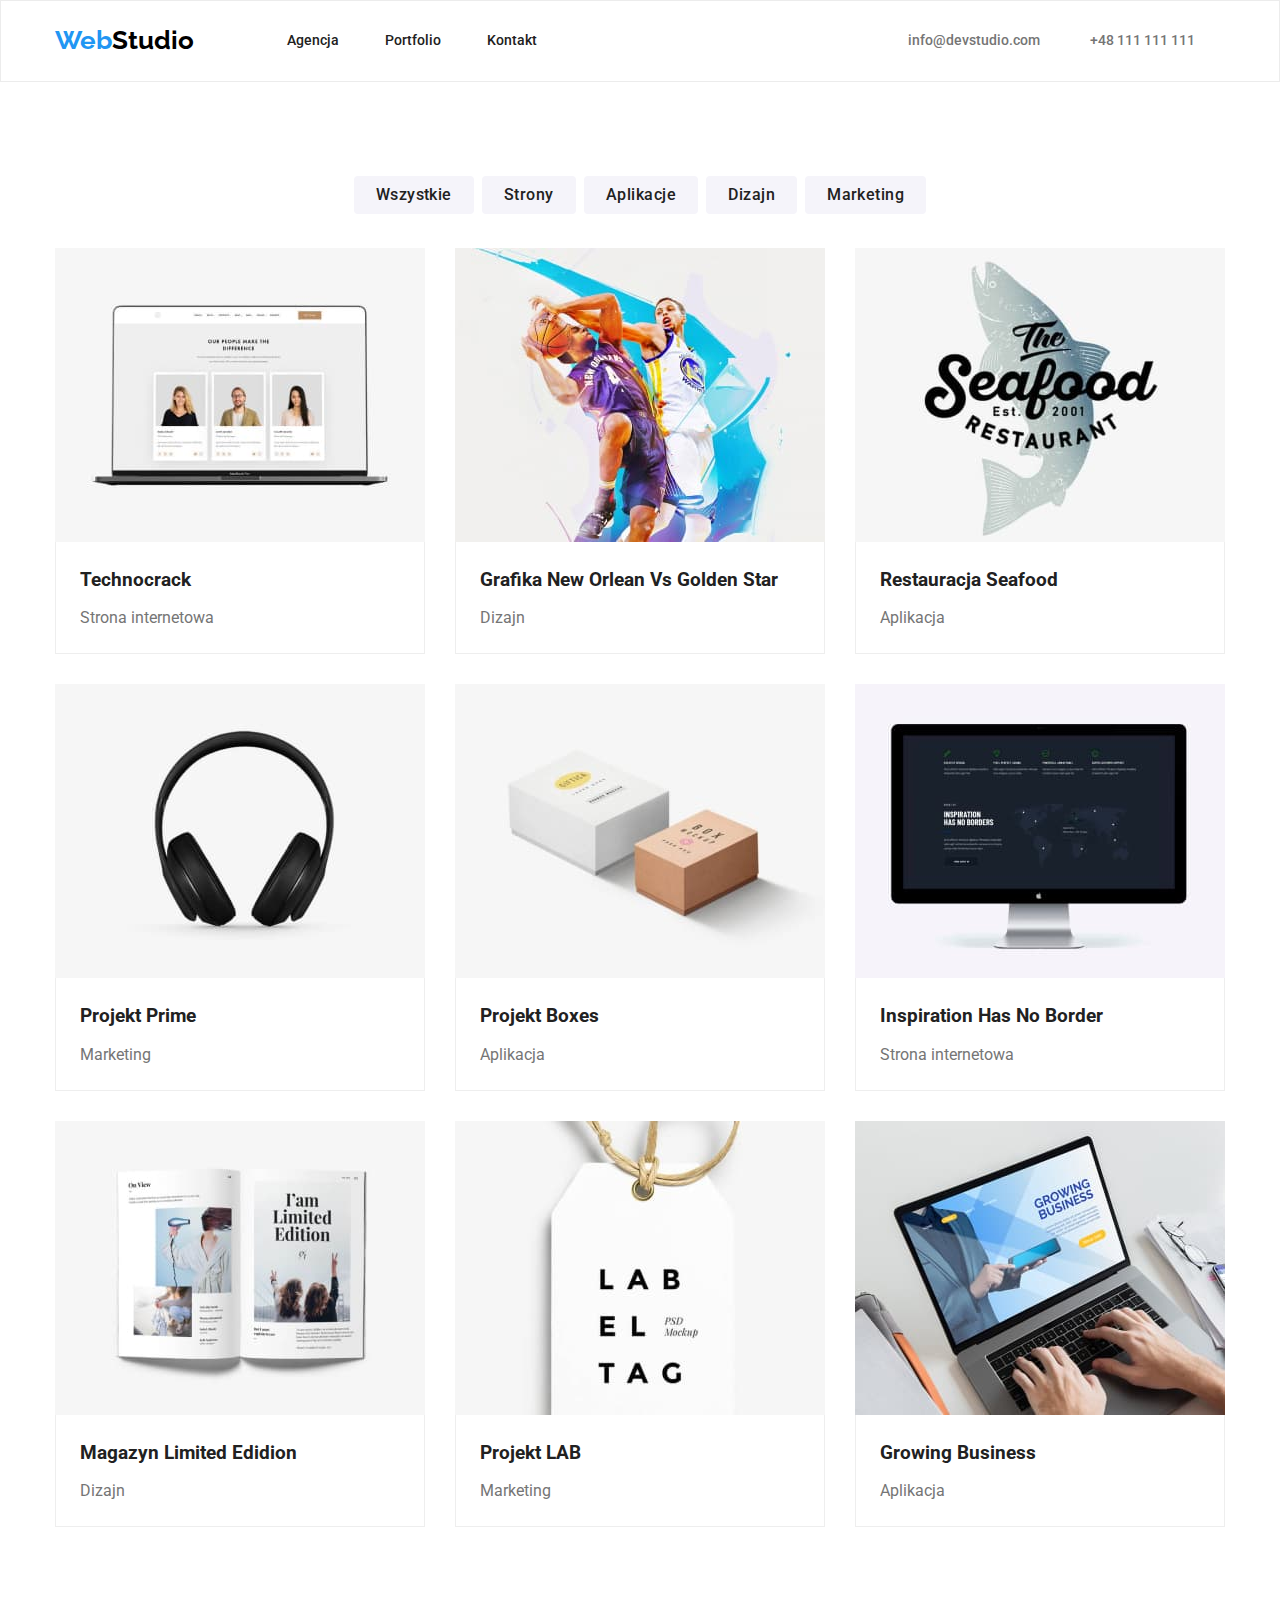
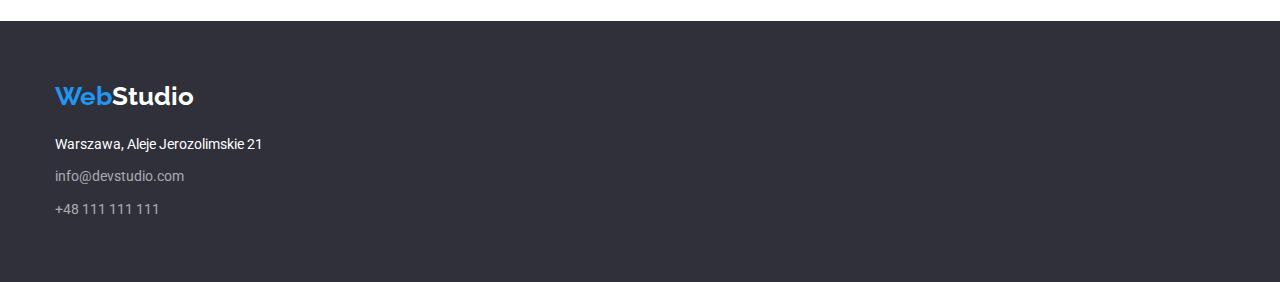
==== portfolio.html @ 317f832b "feat: init" ====
<!DOCTYPE html>
<html lang="pl">
    <head>
        <meta charset="UTF-8" />
        <meta http-equiv="X-UA-Compatible" content="IE=edge" />
        <meta name="viewport" content="width=device-width, initial-scale=1.0" />
        <title>hw - portfolio</title>
        <link
            rel="stylesheet"
            href="https://cdnjs.cloudflare.com/ajax/libs/modern-normalize/1.0.0/modern-normalize.min.css"
        />
        <link rel="preconnect" href="https://fonts.googleapis.com" />
        <link rel="preconnect" href="https://fonts.gstatic.com" crossorigin />
        <link
            href="https://fonts.googleapis.com/css2?family=Raleway:wght@700&family=Roboto:wght@400;500;700;900&display=swap"
            rel="stylesheet"
        />
        <link rel="stylesheet" href="./css/styles.css" />
    </head>
    <body>
        <header class="header">
            <div class="container head-container">
                <div class="header-logo">
                    <a href="index.html" class="logo"
                        >Web<span class="studio-black">Studio</span></a
                    >
                </div>
                <nav class="head-nav">
                    <a href="index.html" class="nav">Agencja</a>
                    <a href="portfolio.html" class="nav">Portfolio</a>
                    <a href="kontakt" class="nav">Kontakt</a>
                </nav>
                <div class="head-contact">
                    <a href="mailto:info@devstudio.com" class="studio-link"
                        >info@devstudio.com</a
                    >
                    <a href="tel:+48111111111" class="studio-link"
                        >+48 111 111 111</a
                    >
                </div>
            </div>
        </header>
        <main>
            <section class="section">
                <div class="menu-but container">
                    <button type="button" class="but">Wszystkie</button>
                    <button type="button" class="but">Strony</button>
                    <button type="button" class="but">Aplikacje</button>
                    <button type="button" class="but">Dizajn</button>
                    <button type="button" class="but">Marketing</button>
                </div>
                <div class="cards container">
                    <figure class="port-cards">
                        <img
                            width="370"
                            height="294"
                            src="images/poeople.jpg"
                            alt="Zdjęcia osób na monitorze"
                        />
                        <figcaption class="signatur">
                            <h3 class="port">technocrack</h3>
                            <p class="gallery">Strona internetowa</p>
                        </figcaption>
                    </figure>
                    <figure class="port-cards">
                        <img
                            width="370"
                            height="294"
                            src="images/basket.jpg"
                            alt="Grafika z koszykarzami"
                        />
                        <figcaption class="signatur">
                            <h3 class="port">
                                grafika new orlean vs golden star
                            </h3>
                            <p class="gallery">Dizajn</p>
                        </figcaption>
                    </figure>
                    <figure class="port-cards">
                        <img
                            width="370"
                            height="294"
                            src="images/restaurant.jpg"
                            alt="Logo restauracji"
                        />
                        <figcaption class="signatur">
                            <h3 class="port">restauracja seafood</h3>
                            <p class="gallery">Aplikacja</p>
                        </figcaption>
                    </figure>
                    <figure class="port-cards">
                        <img
                            width="370"
                            height="294"
                            src="images/headphones.jpg"
                            alt="Zdjęcie słuchawkek"
                        />
                        <figcaption class="signatur">
                            <h3 class="port">projekt prime</h3>
                            <p class="gallery">Marketing</p>
                        </figcaption>
                    </figure>
                    <figure class="port-cards">
                        <img
                            width="370"
                            height="294"
                            src="images/boxes.jpg"
                            alt="Pudełka na zdjęciu"
                        />
                        <figcaption class="signatur">
                            <h3 class="port">projekt boxes</h3>
                            <p class="gallery">Aplikacja</p>
                        </figcaption>
                    </figure>
                    <figure class="port-cards">
                        <img
                            width="370"
                            height="294"
                            src="images/screen.jpg"
                            alt="Zdjęcie monitora"
                        />
                        <figcaption class="signatur">
                            <h3 class="port">inspiration has no border</h3>
                            <p class="gallery">Strona internetowa</p>
                        </figcaption>
                    </figure>
                    <figure class="port-cards">
                        <img
                            width="370"
                            height="294"
                            src="images/newspaper.jpg"
                            alt="Gazeta, magazyn"
                        />
                        <figcaption class="signatur">
                            <h3 class="port">magazyn limited edidion</h3>
                            <p class="gallery">Dizajn</p>
                        </figcaption>
                    </figure>
                    <figure class="port-cards">
                        <img
                            width="370"
                            height="294"
                            src="images/label.jpg"
                            alt="Etykieta"
                        />
                        <figcaption class="signatur">
                            <h3 class="port">projekt LAB</h3>
                            <p class="gallery">Marketing</p>
                        </figcaption>
                    </figure>
                    <figure class="port-cards">
                        <img
                            width="370"
                            height="294"
                            src="images/notebook.jpg"
                            alt="Laptop"
                        />
                        <figcaption class="signatur">
                            <h3 class="port">growing business</h3>
                            <p class="gallery">Aplikacja</p>
                        </figcaption>
                    </figure>
                </div>
            </section>
        </main>
        <footer class="footer">
            <div class="container">
                <div class="footer-logo">
                    <a href="index.html" class="logo"
                        >Web<span class="studio-white">Studio</span></a
                    >
                </div>
                <address class="foot-contact">
                    <p>Warszawa, Aleje Jerozolimskie 21</p>
                    <a href="mailto:info@devstudio.com" class="foot-mail"
                        >info@devstudio.com</a
                    >
                    <a href="tel:+48111111111" class="foot-tel"
                        >+48 111 111 111</a
                    >
                </address>
            </div>
        </footer>
    </body>
</html>
---- css/styles.css ----
:root {
    --active-color: #2196f3;
    --background-color: #e5e5e5;
    --tekst-color-but1: #212121;
    --font-color-white: #ffffff;
    --background-color-white: #ffffff;
    --background-color-but: #f5f4fa;
    --color-up: #000000;
    --color-foot-tel: rgba(255, 255, 255, 0.6);
    --color-foot-mail: rgba(255, 255, 255, 0.6);
    --background-bottom: #2f303a;
    --background-title: #2f303a;
    --text-color-grey: #757575;
}

* {
    margin: 0;
    padding: 0;
}
img {
    display: block;
}

but {
    cursor: pointer;
}

body {
    color: var(--tekst-color-but1);
    font-family: 'Roboto', sans-serif;
}
.container {
    max-width: 1200px;
    width: 100%;
    margin: 0 auto;
    padding: 0 15px;
}
.section {
    padding-top: 94px;
    padding-bottom: 94px;
}

/* header*/
.header {
    border-bottom: 1px solid var(--background-color-white);
    border-bottom: 1px solid #ececec;
    border: 1px solid #ececec;
}
.header-logo {
    padding-top: 24px;
    padding-bottom: 25px;
}
.head-container {
    display: flex;
    align-items: center;
    padding-top: 0;
    padding-bottom: 0;
}
.logo {
    font-family: 'Raleway';
    font-weight: 700;
    line-height: 1.2;
    font-size: 26px;
    text-decoration: none;
    color: var(--active-color);
}
.studio-black {
    color: var(--color-up);
}

.studio-white {
    color: var(--font-color-white);
}
.head-nav {
    display: flex;
    align-items: center;
    gap: 46px;
    margin-right: 371px;
    margin-left: 93px;
}
.nav {
    font-weight: 500;
    line-height: 1.1;
    font-size: 14px;
    color: var(--tekst-color-but1);
    text-decoration: none;
}
.nav:hover,
.nav:focus {
    color: var(--active-color);
}
.head-contact {
    display: flex;
    align-items: center;
    gap: 50px;
}
.studio-link {
    font-weight: 500;
    line-height: 1.1;
    font-size: 14px;
    color: var(--text-color-grey);
    text-decoration: none;
}
.studio-link:hover,
.studio-link:focus {
    color: var(--active-color);
}

/* main, lorem ipsum */

.title-studio {
    width: 100%;
    display: flex;
    flex-direction: column;
    justify-content: center;
    align-items: center;
    gap: 30px;
    padding-top: 106px;
    padding-bottom: 106px;
    padding-left: 15px;
    padding-right: 15px;
}
.color {
    background-color: var(--background-title);
}

.title {
    text-transform: uppercase;
    font-weight: 900;
    font-size: 44px;
    line-height: 1.3636;
    color: var(--font-color-white);
    max-width: 696px;
    text-align: center;
    letter-spacing: 0, 06em;
}
.service {
    color: var(--font-color-white);
    font-family: 'Roboto', sans-serif;
    background-color: var(--active-color);
    border-radius: 4px;
    box-shadow: 0px 4px 4px rgba(0, 0, 0, 0.15);
    padding: 10px 41px 10px 42px;
    font-weight: 500;
    font-size: 16px;
    line-height: 1.875;
    letter-spacing: 0.03em;
    border: none;
}
.lorem {
    padding-bottom: 0;
}
.studio-container {
    display: flex;
    gap: 30px;
}
.studio/* h2*/ {
    font-weight: 700;
    line-height: 2;
    text-transform: uppercase;
    font-size: 14px;
}
.studio-item {
    font-family: 'Roboto';
    font-size: 14px;
    line-height: 1.7;
}

/* li, czym się zajmujemy*/

h2 {
    text-align: center;
    padding-bottom: 50px;
}
.work {
    display: flex;
    gap: 30px;
}

/* li, nasz zespół */
.team-studio {
    background-color: var(--background-color-but);
}
.team-box {
    display: flex;
    gap: 30px;
}
.team-photo {
    box-shadow: 0px 1px 3px rgba(0, 0, 0, 0.12), 0px 1px 1px rgba(0, 0, 0, 0.14),
        0px 2px 1px rgba(0, 0, 0, 0.2);
    border-radius: 0px 0px 4px 4px;
    background-color: var(--background-color-white);
}
.team /*h3*/ {
    text-align: center;
    font-weight: 500;
    font-size: 16px;
    line-height: 1.2;
    padding-top: 30px;
    margin-bottom: 10px;
}
.team-position {
    font-size: 16px;
    line-height: 1.2;
    color: var(--text-color-grey);
    text-align: center;
    padding-bottom: 30px;
}

/* portfolio, buttony */
.menu-but {
    display: flex;
    gap: 8px;
    padding-bottom: 34px;
    align-items: center;
    width: fit-content;
}
.menu-but .but {
    border-radius: 4px;
    color: var(--tekst-color-but1);
    background-color: var(--background-color-but);
    font-family: 'Roboto', sans-serif;
    font-weight: 500;
    font-size: 16px;
    padding: 6px 22px;
    line-height: 1.6;
    text-align: center;
    letter-spacing: 0.03em;
    border: none;
}
.menu-but .but:hover,
.menu-but .but:focus {
    border-radius: 4px;
    color: var(--font-color-white);
    background-color: var(--active-color);
    font-family: 'Roboto', sans-serif;
    font-weight: 500;
    font-size: 16px;
    line-height: 1.6;
    text-align: center;
    letter-spacing: 0.03em;
}

/* portfolio, gallery */
.cards {
    display: flex;
    flex-wrap: wrap;
    justify-content: center;
    gap: 30px;
}
.signatur {
    border: 1px solid #eeeeee;
    border-top: 0;
}
.port-cards {
    margin: 0;
}
.port {
    font-weight: 700;
    line-height: 2;
    text-transform: capitalize;
    padding-top: 20px;
    padding-left: 24px;
    padding-right: 24px;
}
.gallery {
    color: var(--text-color-grey);
    line-height: 1.88;
    padding-top: 4px;
    padding-bottom: 20px;
    padding-left: 24px;
    padding-right: 24px;
}

/* stopka */
.footer {
    background-color: var(--background-bottom);
    display: flex;
    padding: 60px 0;
    flex-direction: column;
    gap: 20px;
}
.footer-logo {
    width: fit-content;
}
.foot-contact {
    line-height: 1.7;
    font-style: normal;
    color: var(--font-color-white);
    display: flex;
    flex-direction: column;
    gap: 9px;
    width: fit-content;
    margin-top: 20px;
    font-size: 14px;
}
.foot-tel {
    line-height: 1.7;
    color: var(--color-foot-tel);
    text-decoration: none;
    width: fit-content;
    font-size: 14px;
}
.foot-tel:hover,
.foot-tel:focus {
    color: var(--active-color);
}
.foot-mail {
    line-height: 1.7;
    color: var(--color-foot-mail);
    text-decoration-line: none;
    font-size: 14px;
}
.foot-mail:hover,
.foot-mail:focus {
    color: var(--active-color);
}
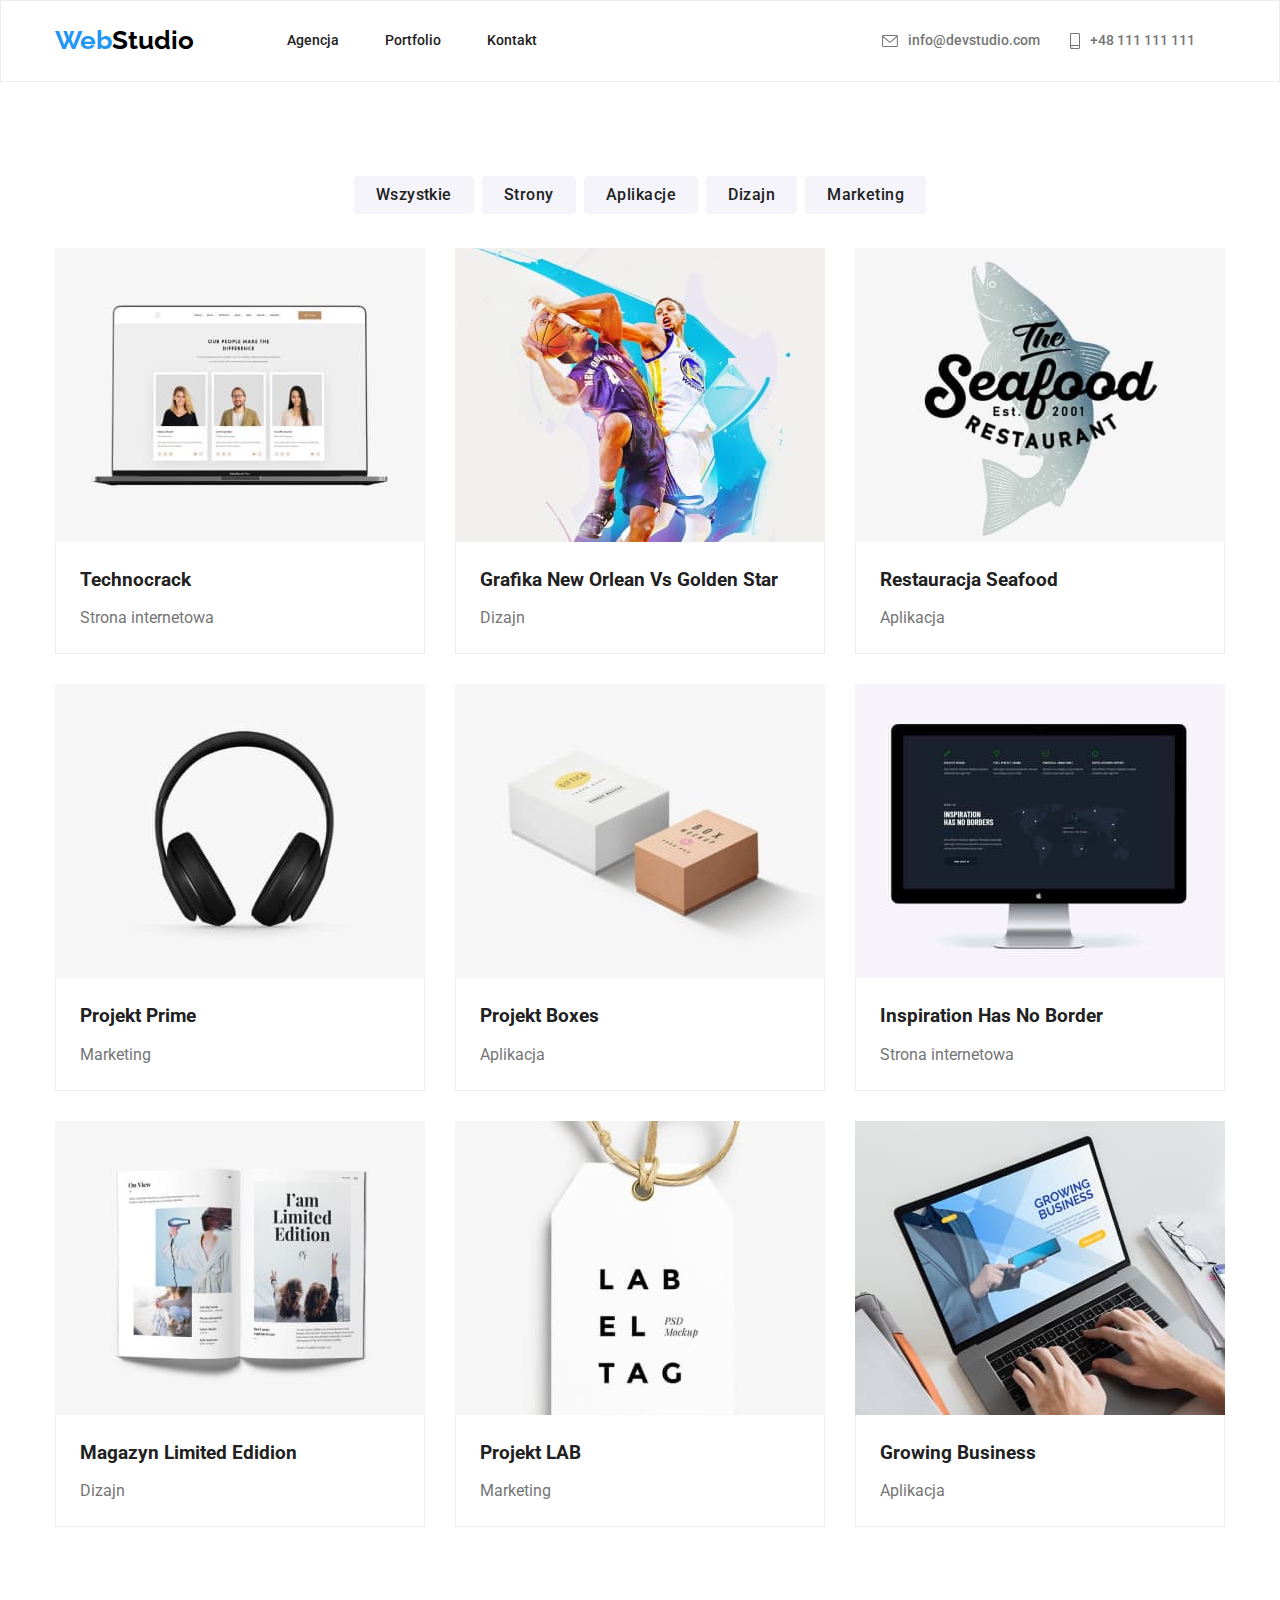
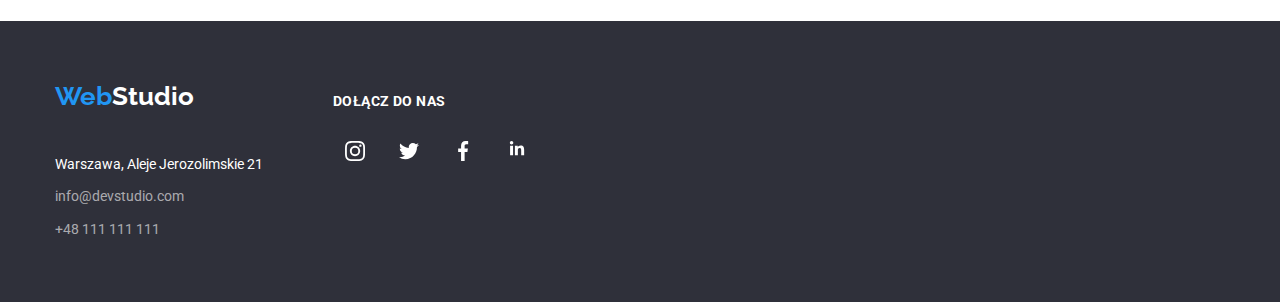
==== commit ab281b96: "e" ====
--- a/portfolio.html
+++ b/portfolio.html
@@ -31,11 +31,27 @@
                     <a href="kontakt" class="nav">Kontakt</a>
                 </nav>
                 <div class="head-contact">
-                    <a href="mailto:info@devstudio.com" class="studio-link"
-                        >info@devstudio.com</a
-                    >
-                    <a href="tel:+48111111111" class="studio-link"
-                        >+48 111 111 111</a
+                    <a
+                        class="box-icon-envelope studio-link"
+                        href="mailto:info@devstudio.com"
+                    >
+                        <svg class="icon-envelope" width="16px" height="12px">
+                            <use
+                                href="./images/icons.svg/envelope.svg#icon-envelope"
+                            ></use>
+                        </svg>
+                        info@devstudio.com</a
+                    >
+                    <a
+                        class="box-icon-phone studio-link"
+                        href="tel:+48111111111"
+                    >
+                        <svg class="icon-phone" width="10px" height="16px">
+                            <use
+                                href="./images/icons.svg/smartphone.svg#icon-smartphone"
+                            ></use>
+                        </svg>
+                        +48 111 111 111</a
                     >
                 </div>
             </div>
@@ -164,21 +180,54 @@
             </section>
         </main>
         <footer class="footer">
-            <div class="container">
-                <div class="footer-logo">
+            <div class="container footer-contact-social">
+                <div class="footer-logo-contact">
                     <a href="index.html" class="logo"
                         >Web<span class="studio-white">Studio</span></a
                     >
-                </div>
-                <address class="foot-contact">
-                    <p>Warszawa, Aleje Jerozolimskie 21</p>
-                    <a href="mailto:info@devstudio.com" class="foot-mail"
-                        >info@devstudio.com</a
-                    >
-                    <a href="tel:+48111111111" class="foot-tel"
-                        >+48 111 111 111</a
-                    >
-                </address>
+                    <address class="foot-contact">
+                        <p>Warszawa, Aleje Jerozolimskie 21</p>
+                        <a href="mailto:info@devstudio.com" class="foot-mail"
+                            >info@devstudio.com</a
+                        >
+                        <a href="tel:+48111111111" class="foot-tel"
+                            >+48 111 111 111</a
+                        >
+                    </address>
+                </div>
+                <div class="footer-social">
+                    <a class="join-us">dołącz do nas</a>
+                    <div class="footer-media">
+                        <a class="footer-media-items">
+                            <svg class="icon-social">
+                                <use
+                                    href="./images/icons.svg/instagram.svg#icon-instagram"
+                                ></use>
+                            </svg>
+                        </a>
+                        <a class="footer-media-items">
+                            <svg class="icon-social">
+                                <use
+                                    href="./images/icons.svg/twitter.svg#icon-twitter"
+                                ></use>
+                            </svg>
+                        </a>
+                        <a class="footer-media-items">
+                            <svg class="icon-social">
+                                <use
+                                    href="./images/icons.svg/facebook.svg#icon-facebook"
+                                ></use>
+                            </svg>
+                        </a>
+                        <a class="footer-media-items">
+                            <svg class="icon-social">
+                                <use
+                                    href="./images/icons.svg/linkedin.svg#icon-linkedin"
+                                ></use>
+                            </svg>
+                        </a>
+                    </div>
+                </div>
             </div>
         </footer>
     </body>
--- a/css/styles.css
+++ b/css/styles.css
@@ -75,7 +75,7 @@
     display: flex;
     align-items: center;
     gap: 46px;
-    margin-right: 371px;
+    margin-right: 345px;
     margin-left: 93px;
 }
 .nav {
@@ -92,8 +92,29 @@
 .head-contact {
     display: flex;
     align-items: center;
-    gap: 50px;
-}
+    gap: 30px;
+}
+.box-icon-envelope {
+    display: flex;
+    align-items: center;
+    gap: 10px;
+    fill: #757575; 
+}
+.box-icon-envelope:hover,
+.box-icon-envelope:focus {
+    fill: var(--active-color);
+}
+.box-icon-phone {
+    display: flex;
+    gap: 10px;
+    align-items: center;
+    fill: #757575;
+}
+.box-icon-phone:hover,
+.box-icon-phone:focus {
+    fill: var(--active-color);
+}
+
 .studio-link {
     font-weight: 500;
     line-height: 1.1;
@@ -121,7 +142,8 @@
     padding-right: 15px;
 }
 .color {
-    background-color: var(--background-title);
+    background-image: url(../images/background.jpg),
+        linear-gradient(rgba(47, 48, 58, 0.4), rgba(47, 48, 58, 0.4));
 }
 
 .title {
@@ -147,6 +169,19 @@
     letter-spacing: 0.03em;
     border: none;
 }
+
+/*lorem*/
+.box-icon-color {
+    background: #f5f4fa;
+    border-radius: 4px;
+    margin-bottom: 30px;
+}
+.icon-color {
+    width: 270px;
+    height: 120px;
+    padding: 25px 100px;
+}
+
 .lorem {
     padding-bottom: 0;
 }
@@ -171,6 +206,12 @@
 h2 {
     text-align: center;
     padding-bottom: 50px;
+    font-style: normal;
+    font-weight: 700;
+    font-size: 36px;
+    line-height: 1.166;
+    letter-spacing: 0.03em;
+    color: var(--tekst-color-but1);
 }
 .work {
     display: flex;
@@ -204,7 +245,58 @@
     line-height: 1.2;
     color: var(--text-color-grey);
     text-align: center;
-    padding-bottom: 30px;
+}
+
+/*social*/
+.social-media {
+    display: flex;
+    gap: 10px;
+    justify-content: center;
+    align-items: center;
+    padding: 0 32px 30px 32px;
+    margin-top: 16px; 
+}
+.social-media-items {
+    display: flex;
+    align-items: center;
+    justify-content: center;
+    fill: #afb1b8;
+    width: 44px;
+    height: 44px;
+}
+.icon-social {
+    width: 20px;
+    height: 20px;
+    cursor: pointer;
+}
+.social-media-items:hover {
+    background-color: var(--active-color);
+    fill: #ffffff;
+    border-radius: 50%;
+}
+/*nasi klienci*/
+.container-clients {
+    display: flex;
+    gap: 30px;
+}
+
+.icon-clients {
+    width: 170px;
+    height: 92px;
+    border: 1px solid #afb1b8;
+    fill: #afb1b8;
+    cursor: pointer;
+}
+.icon-clients:hover,
+.icon-clients:focus {
+    border-color: var(--active-color);
+    fill: var(--active-color);
+}
+.first {
+    padding: 17.71px 32px 14.25px 32px;
+}
+.second {
+    padding: 16px 32px;
 }
 
 /* portfolio, buttony */
@@ -227,6 +319,7 @@
     text-align: center;
     letter-spacing: 0.03em;
     border: none;
+    cursor: pointer;
 }
 .menu-but .but:hover,
 .menu-but .but:focus {
@@ -239,8 +332,9 @@
     line-height: 1.6;
     text-align: center;
     letter-spacing: 0.03em;
-}
-
+    box-shadow: 0px 3px 1px rgba(0, 0, 0, 0.1), 0px 1px 2px rgba(0, 0, 0, 0.08),
+        0px 2px 2px rgba(0, 0, 0, 0.12);
+}
 /* portfolio, gallery */
 .cards {
     display: flex;
@@ -254,6 +348,11 @@
 }
 .port-cards {
     margin: 0;
+    cursor: pointer;
+}
+.port-cards:hover {
+    box-shadow: 0px 1px 1px rgba(0, 0, 0, 0.12), 0px 4px 4px rgba(0, 0, 0, 0.06),
+        1px 4px 6px rgba(0, 0, 0, 0.16);
 }
 .port {
     font-weight: 700;
@@ -275,10 +374,18 @@
 /* stopka */
 .footer {
     background-color: var(--background-bottom);
+}
+/*footer logo z adresem*/
+.footer-contact-social {
+    display: flex;
+    gap: 70px;
+}
+.footer-logo-contact {
     display: flex;
     padding: 60px 0;
     flex-direction: column;
     gap: 20px;
+    /*margin-right: 70px;*/
 }
 .footer-logo {
     width: fit-content;
@@ -294,6 +401,43 @@
     margin-top: 20px;
     font-size: 14px;
 }
+
+/*dołącz do nas*/
+.footer-social {
+    display: flex;
+    flex-direction: column;
+    gap: 20px;
+    width: fit-content;
+    padding-top: 72px;
+    padding-bottom: 100px;
+}
+.join-us {
+    letter-spacing: 0.03em;
+    text-transform: uppercase;
+    color: #ffffff;
+    font-weight: 700;
+    font-size: 14px;
+    line-height: 1.1428;
+    width: fit-content;
+}
+.footer-media {
+    display: flex;
+    justify-content: flex-start;
+    align-items: center;
+    gap: 10px;
+}
+.footer-media-items {
+    display: flex;
+    align-items: center;
+    justify-content: center;
+    width: 44px;
+    height: 44px;
+    fill: #ffffff;
+}
+.footer-media-items:hover {
+    background-color: var(--active-color);
+    border-radius: 50%;
+}
 .foot-tel {
     line-height: 1.7;
     color: var(--color-foot-tel);
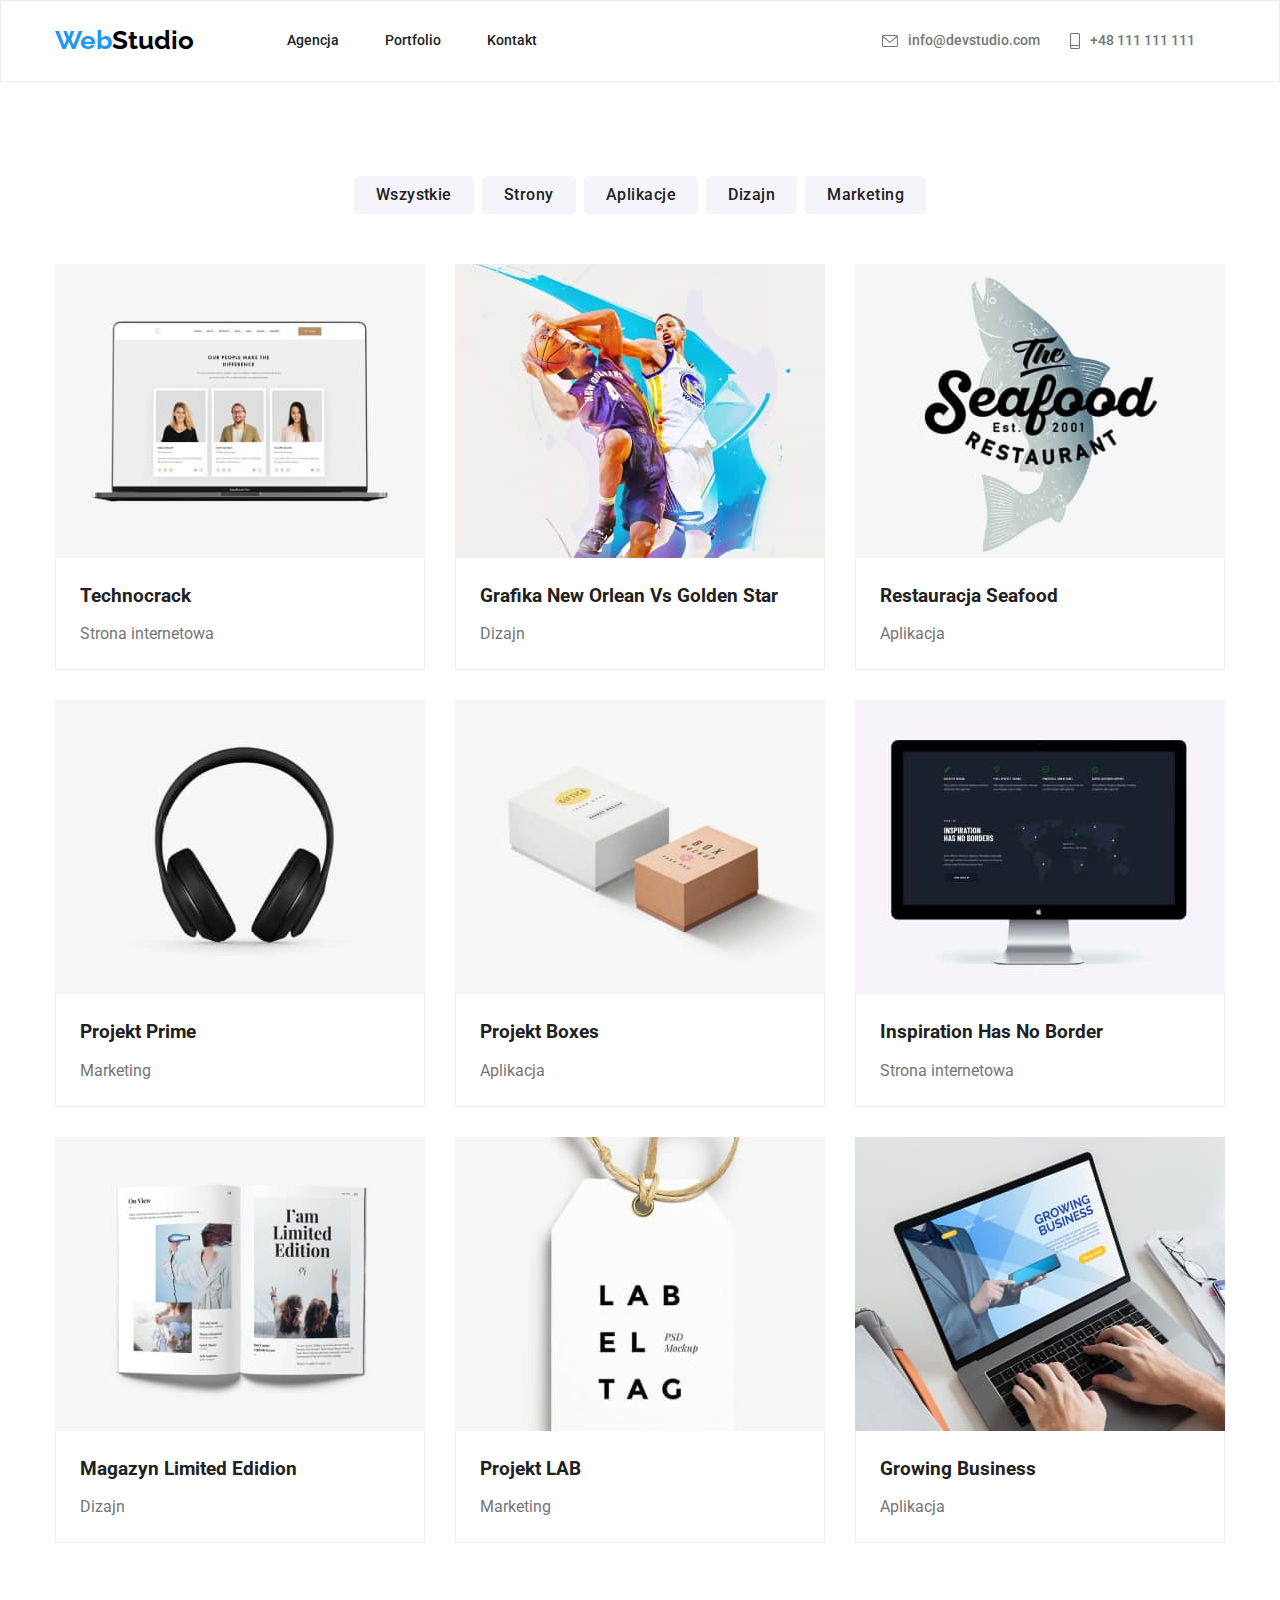
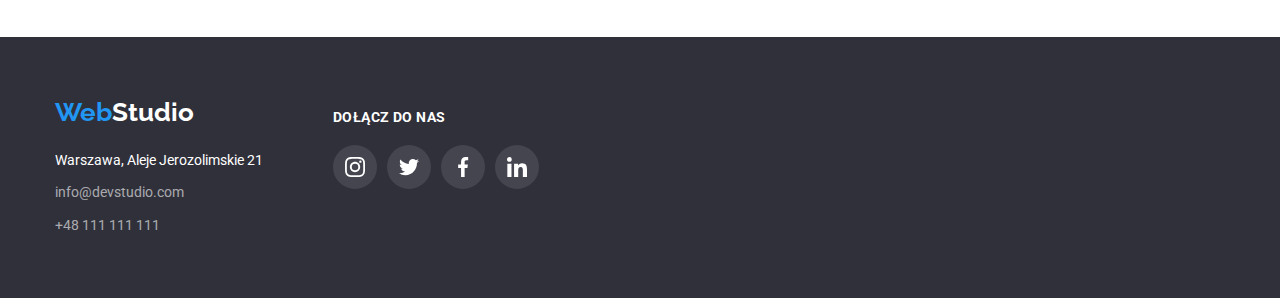
==== commit 81a667b0: "e" ====
--- a/portfolio.html
+++ b/portfolio.html
@@ -197,35 +197,45 @@
                 </div>
                 <div class="footer-social">
                     <a class="join-us">dołącz do nas</a>
-                    <div class="footer-media">
-                        <a class="footer-media-items">
-                            <svg class="icon-social">
-                                <use
-                                    href="./images/icons.svg/instagram.svg#icon-instagram"
-                                ></use>
-                            </svg>
-                        </a>
-                        <a class="footer-media-items">
-                            <svg class="icon-social">
-                                <use
-                                    href="./images/icons.svg/twitter.svg#icon-twitter"
-                                ></use>
-                            </svg>
-                        </a>
-                        <a class="footer-media-items">
-                            <svg class="icon-social">
-                                <use
-                                    href="./images/icons.svg/facebook.svg#icon-facebook"
-                                ></use>
-                            </svg>
-                        </a>
-                        <a class="footer-media-items">
-                            <svg class="icon-social">
-                                <use
-                                    href="./images/icons.svg/linkedin.svg#icon-linkedin"
-                                ></use>
-                            </svg>
-                        </a>
+                    <div>
+                        <ul class="footer-media-list footer-media">
+                            <li tabindex="0">
+                                <a class="footer-media-items">
+                                    <svg class="icon-social">
+                                        <use
+                                            href="./images/icons.svg/instagram.svg#icon-instagram"
+                                        ></use>
+                                    </svg>
+                                </a>
+                            </li>
+                            <li tabindex="0">
+                                <a class="footer-media-items">
+                                    <svg class="icon-social">
+                                        <use
+                                            href="./images/icons.svg/twitter.svg#icon-twitter"
+                                        ></use>
+                                    </svg>
+                                </a>
+                            </li>
+                            <li tabindex="0">
+                                <a class="footer-media-items">
+                                    <svg class="icon-social">
+                                        <use
+                                            href="./images/icons.svg/facebook.svg#icon-facebook"
+                                        ></use>
+                                    </svg>
+                                </a>
+                            </li>
+                            <li tabindex="0">
+                                <a class="footer-media-items">
+                                    <svg class="icon-social">
+                                        <use
+                                            href="./images/icons.svg/linkedin.svg#icon-linkedin"
+                                        ></use>
+                                    </svg>
+                                </a>
+                            </li>
+                        </ul>
                     </div>
                 </div>
             </div>
--- a/css/styles.css
+++ b/css/styles.css
@@ -98,7 +98,7 @@
     display: flex;
     align-items: center;
     gap: 10px;
-    fill: #757575; 
+    fill: #757575;
 }
 .box-icon-envelope:hover,
 .box-icon-envelope:focus {
@@ -141,9 +141,12 @@
     padding-left: 15px;
     padding-right: 15px;
 }
-.color {
-    background-image: url(../images/background.jpg),
-        linear-gradient(rgba(47, 48, 58, 0.4), rgba(47, 48, 58, 0.4));
+.hero {
+    background-image: linear-gradient(rgba(47, 48, 58, 0.4), rgba(47, 48, 58, 0.4)), url(../images/background.jpg);
+    background-repeat: no-repeat;
+    background-position: center;
+    background-color: var(--background-title);
+
 }
 
 .title {
@@ -254,7 +257,10 @@
     justify-content: center;
     align-items: center;
     padding: 0 32px 30px 32px;
-    margin-top: 16px; 
+    margin-top: 16px;
+}
+.social-media-list {
+    list-style: none;
 }
 .social-media-items {
     display: flex;
@@ -263,32 +269,40 @@
     fill: #afb1b8;
     width: 44px;
     height: 44px;
+    background: #ffffff;
+    border-radius: 50%;
 }
 .icon-social {
     width: 20px;
     height: 20px;
     cursor: pointer;
 }
-.social-media-items:hover {
+.social-media-items:hover,
+.social-media-items:focus {
     background-color: var(--active-color);
     fill: #ffffff;
     border-radius: 50%;
 }
 /*nasi klienci*/
-.container-clients {
-    display: flex;
-    gap: 30px;
-}
-
+.client-list {
+    display: flex;
+    gap: 30px;
+    list-style: none;
+}
 .icon-clients {
     width: 170px;
     height: 92px;
     border: 1px solid #afb1b8;
     fill: #afb1b8;
     cursor: pointer;
-}
-.icon-clients:hover,
-.icon-clients:focus {
+    border-radius: 4px;
+}
+.client-items {
+    width: 170px;
+    height: 92px;
+}
+.client-items .icon-clients:hover,
+.client-items .icon-clients:focus {
     border-color: var(--active-color);
     fill: var(--active-color);
 }
@@ -303,7 +317,7 @@
 .menu-but {
     display: flex;
     gap: 8px;
-    padding-bottom: 34px;
+    margin-bottom: 50px;
     align-items: center;
     width: fit-content;
 }
@@ -398,7 +412,6 @@
     flex-direction: column;
     gap: 9px;
     width: fit-content;
-    margin-top: 20px;
     font-size: 14px;
 }
 
@@ -433,8 +446,14 @@
     width: 44px;
     height: 44px;
     fill: #ffffff;
-}
-.footer-media-items:hover {
+    background: rgba(255, 255, 255, 0.1);
+    border-radius: 50%;
+}
+.footer-media-list {
+    list-style: none;
+}
+.footer-media-items:hover,
+.footer-media-items:focus {
     background-color: var(--active-color);
     border-radius: 50%;
 }
